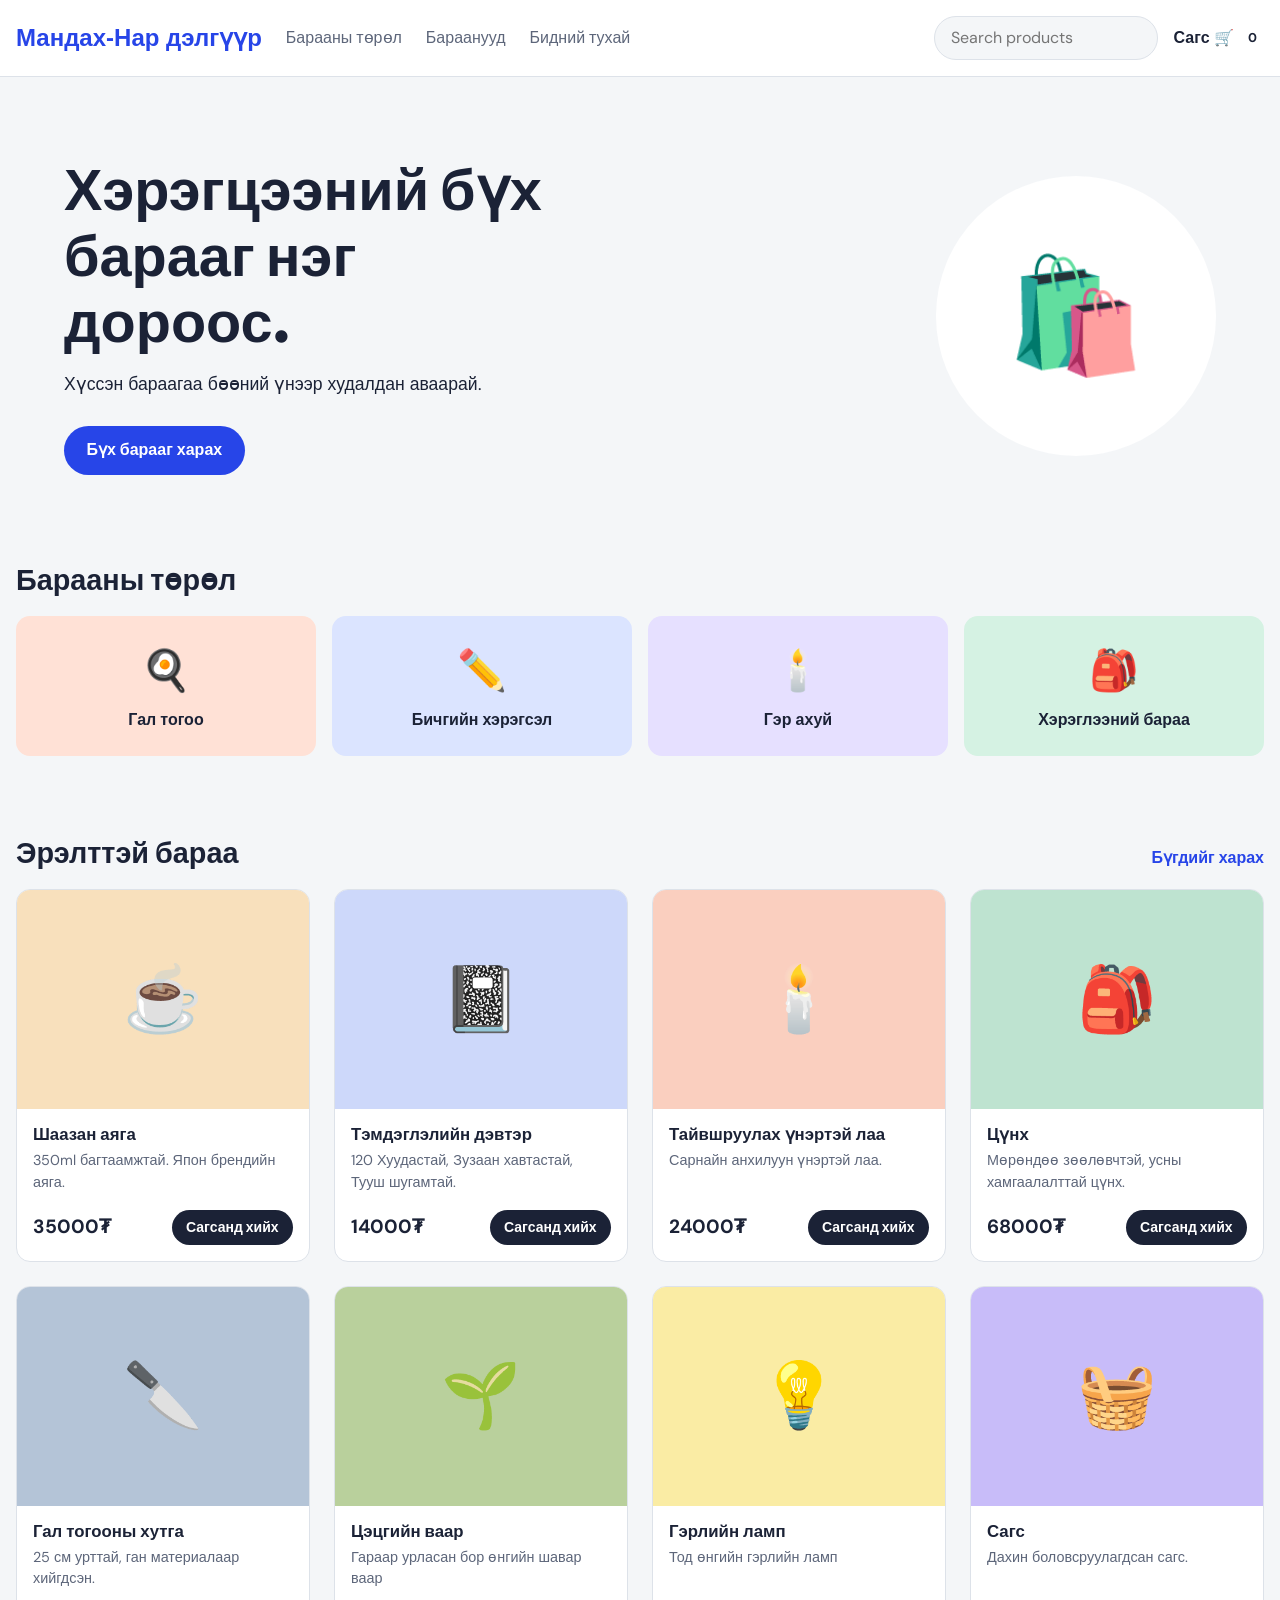
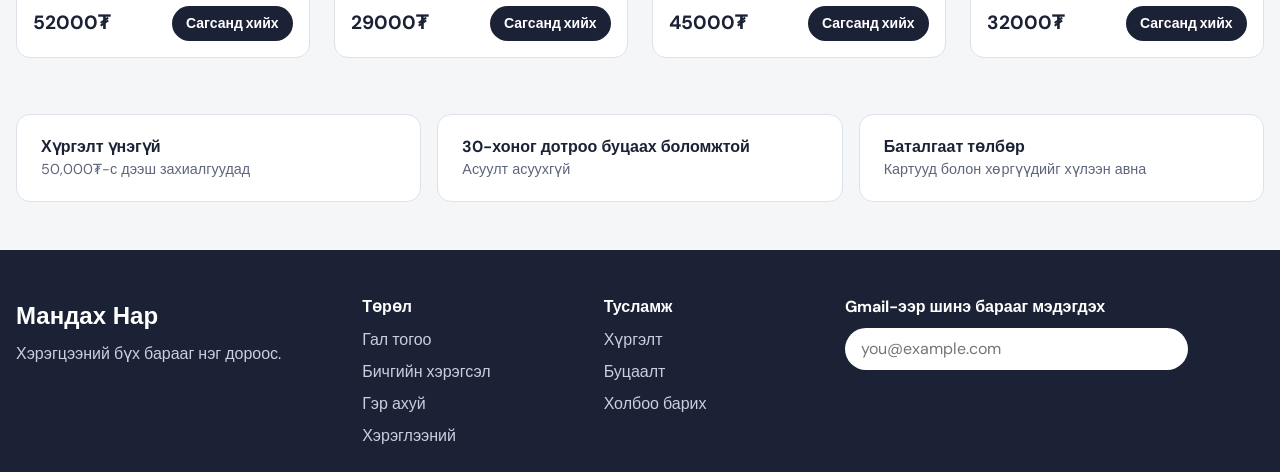
==== Lab04/index.html @ 1ca369b7 "Update Lab04" ====
<!DOCTYPE html>
<html lang="en">
<head>
  <meta charset="UTF-8">
  <meta name="viewport" content="width=device-width, initial-scale=1">
  <title>Мандах-Нар – Хэрэгцээний бүх барааг нэг дороос</title>
  <link rel="preconnect" href="https://fonts.googleapis.com">
  <link rel="preconnect" href="https://fonts.gstatic.com" crossorigin>
  <link href="https://fonts.googleapis.com/css2?family=DM+Sans:wght@400;500;700&family=Fraunces:wght@600;800&display=swap" rel="stylesheet">
  <link rel="stylesheet" href="style.css">
</head>

<body>

  <header class="site-header">
    <a href="#" class="logo">Мандах-Нар дэлгүүр</a>
    <nav class="nav">
      <a href="#categories">Барааны төрөл</a>
      <a href="#products">Бараанууд</a>
      <a href="#about">Бидний тухай</a>
    </nav>
 
    <div class="header-actions">
      <input type="search" class="search" placeholder="Search products" aria-label="Search products">
      <a href="#" class="cart-link">Сагс 🛒 <span class="cart-count">0</span></a>
    </div>
  </header>
  <main>
    <section class="flex">
      <div class="flex-text">
        <h1>Хэрэгцээний бүх барааг нэг дороос.</h1>
        <p>Хүссэн бараагаа бөөний үнээр худалдан аваарай.</p>
        <a href="#products" class="btn btn-primary">Бүх барааг харах</a>
      </div>
      <div class="flex-visual" aria-hidden="true">🛍️</div>
    </section>
 
    <!-- Edgeer Emoginuudiig https://emojipedia.org oos awsan. -->
    <section class="section" id="categories">
      <h2>Барааны төрөл</h2>
      <div class="category-grid">
        <a href="#" class="category kitchen"><span class="cat-icon">🍳</span>Гал тогоо</a>
        <a href="#" class="category desk"><span class="cat-icon">✏️</span>Бичгийн хэрэгсэл</a>
        <a href="#" class="category home"><span class="cat-icon">🕯️</span>Гэр ахуй</a>
        <a href="#" class="category outdoor"><span class="cat-icon">🎒</span>Хэрэглээний бараа</a>
      </div>
    </section>
 
    <section class="section" id="products">
      <div class="section-head">
        <h2>Эрэлттэй бараа</h2>
        <a href="#" class="text-link">Бүгдийг харах</a>
      </div>
 
      <div class="product-grid">
 
        <article class="product-card">
          <div class="product-image img-1">☕</div>
          <div class="product-info">
            <h3>Шаазан аяга</h3>
            <p class="product-desc">350ml багтаамжтай. Япон брендийн аяга.</p>
            <div class="product-bottom">
              <span class="price">35000₮</span>
              <button class="btn btn-small">Сагсанд хийх</button>
            </div>
          </div>
        </article>
 
        <article class="product-card">
          <div class="product-image img-2">📓</div>
          <div class="product-info">
            <h3>Тэмдэглэлийн дэвтэр</h3>
            <p class="product-desc">120 Хуудастай, Зузаан хавтастай, Тууш шугамтай.</p>
            <div class="product-bottom">
              <span class="price">14000₮</span>
              <button class="btn btn-small">Сагсанд хийх</button>
            </div>
          </div>
        </article>
 
        <article class="product-card">
          <div class="product-image img-3">🕯️</div>
          <div class="product-info">
            <h3>Тайвшруулах үнэртэй лаа</h3>
            <p class="product-desc">Сарнайн анхилуун үнэртэй лаа.</p>
            <div class="product-bottom">
              <span class="price">24000₮</span>
              <button class="btn btn-small">Сагсанд хийх</button>
            </div>
          </div>
        </article>
 
        <article class="product-card">
          <div class="product-image img-4">🎒</div>
          <div class="product-info">
            <h3>Цүнх</h3>
            <p class="product-desc">Мөрөндөө зөөлөвчтэй, усны хамгаалалттай цүнх.</p>
            <div class="product-bottom">
              <span class="price">68000₮</span>
              <button class="btn btn-small">Сагсанд хийх</button>
            </div>
          </div>
        </article>
 
        <article class="product-card">
          <div class="product-image img-5">🔪</div>
          <div class="product-info">
            <h3>Гал тогооны хутга</h3>
            <p class="product-desc">25 см урттай, ган материалаар хийгдсэн.</p>
            <div class="product-bottom">
              <span class="price">52000₮</span>
              <button class="btn btn-small">Сагсанд хийх</button>
            </div>
          </div>
        </article>
 
        <article class="product-card">
          <div class="product-image img-6">🌱</div>
          <div class="product-info">
            <h3>Цэцгийн ваар</h3>
            <p class="product-desc">Гараар урласан бор өнгийн шавар ваар</p>
            <div class="product-bottom">
              <span class="price">29000₮</span>
              <button class="btn btn-small">Сагсанд хийх</button>
            </div>
          </div>
        </article>
 
        <article class="product-card">
          <div class="product-image img-7">💡</div>
          <div class="product-info">
            <h3>Гэрлийн ламп</h3>
            <p class="product-desc">Тод өнгийн гэрлийн ламп</p>
            <div class="product-bottom">
              <span class="price">45000₮</span>
              <button class="btn btn-small">Сагсанд хийх</button>
            </div>
          </div>
        </article>
 
        <article class="product-card">
          <div class="product-image img-8">🧺</div>
          <div class="product-info">
            <h3>Сагс</h3>
            <p class="product-desc">Дахин боловсруулагдсан сагс.</p>
            <div class="product-bottom">
              <span class="price">32000₮</span>
              <button class="btn btn-small">Сагсанд хийх</button>
            </div>
          </div>
        </article>
      </div>
    </section>
    <section class="perks" id="about">
      <div class="perk">
        <strong>Хүргэлт үнэгүй</strong>
        <span>50,000₮-с дээш захиалгуудад</span>
      </div>
      <div class="perk">
        <strong>30-хоног дотроо буцаах боломжтой</strong>
        <span>Асуулт асуухгүй</span>
      </div>
      <div class="perk">
        <strong>Баталгаат төлбөр</strong>
        <span>Картууд болон хөргүүдийг хүлээн авна</span>
      </div>
    </section>
  </main>
  <footer class="site-footer">
    <div class="footer-grid">
      <div class="footer-brand">
        <a href="#" class="logo">Мандах Нар</a>
        <p>Хэрэгцээний бүх барааг нэг дороос.</p>
      </div>
      <div class="footer-col">
        <h4>Төрөл</h4>
        <a href="#">Гал тогоо</a>
        <a href="#">Бичгийн хэрэгсэл</a>
        <a href="#">Гэр ахуй</a>
        <a href="#">Хэрэглээний</a>
      </div>
      <div class="footer-col">
        <h4>Тусламж</h4>
        <a href="#">Хүргэлт</a>
        <a href="#">Буцаалт</a>
        <a href="#">Холбоо барих</a>
      </div>
      <form class="footer-col newsletter" onsubmit="return false">
        <h4>Gmail-ээр шинэ барааг мэдэгдэх</h4>
        <div class="newsletter-row">
          <input type="email" placeholder="you@example.com" aria-label="Email address">
          <button class="btn btn-small">Дагах</button>
        </div>
      </form>
    </div>
  </footer>
</body>
</html>
---- Lab04/style.css ----
:root {
  --ink: #1b2236;
  --muted: #5d667a;
  --page: #f4f6f8;
  --white: #ffffff;
  --line: #dde2e9;
  --blue: #2745e8;
  --blue-dark: #1b33b8;

 
  --radius: 14px;
  --max-width: 1400px;
}

*,
*::before,
*::after {
  box-sizing: border-box;
}
 
body {
  margin: 0;
  font-family: "DM Sans", arial, sans-serif;
  color: var(--ink);
  background: var(--page);
  line-height: 1.5;
}
 
h1, h2, h3, h4 {
  margin: 0;
  line-height: 1.15;
}
 
h1, h2, .logo {
  font-family: "Fraunces", arial, sans-serif;
}
 
a {
  color: inherit;
  text-decoration: none;
}
 
:focus-visible {
  outline: 3px solid var(--blue);
  outline-offset: 2px;
}
 
.section,
.perks,
.flex {
  width: min(100% - 32px, var(--max-width));
  margin-inline: auto;
}
 
.section {
  padding-block: 40px;
}
 
.section h2 {
  font-size: 28.8px;
  margin-bottom: 20px;
}

.btn {
  display: inline-flex;
  align-items: center;
  justify-content: center;
  padding: 12.8px 22.4px;
  border: 0;
  border-radius: 999px;
  font: inherit;
  font-weight: 700;
  cursor: pointer;
  background: var(--ink);
  color: var(--white);
  transition: background 0.15s;
}
 
.btn:hover {
  background: var(--blue);
}
 
.btn-primary {
  background: var(--blue);
}
 
.btn-primary:hover {
  background: var(--blue-dark);
}
 
.btn-small {
  padding: 7.2px 14.4px;
  font-size: 14px;
}
 
.text-link {
  color: var(--blue);
  font-weight: 700;
}
 
.text-link:hover {
  text-decoration: underline;
}

.site-header {
  display: flex;
  align-items: center;
  justify-content: space-between;
  gap: 24px;
  padding: 16px max(16px, calc((100% - var(--max-width)) / 2));
  background: var(--white);
  border-bottom: 1px solid var(--line);
  position: sticky;
  top: 0;
  z-index: 10;
}
 
.logo {
  font-size: 24px;
  font-weight: 800;
  color: var(--blue);
  font-family: arial, sans-serif;
}
 
.nav {
  display: flex;
  gap: 24px;
  margin-right: auto;
}
 
.nav a {
  font-weight: 500;
  color: var(--muted);
}
 
.nav a:hover {
  color: var(--ink);
}
 
.header-actions {
  display: flex;
  align-items: center;
  gap: 16px;
}
 
.search {
  padding: 8.8px 16px;
  border: 1px solid var(--line);
  border-radius: 999px;
  font: inherit;
  background: var(--page);
  min-width: 200px;
}
 
.cart-link {
  display: flex;
  align-items: center;
  gap: 6.4px;
  font-weight: 700;
}
 
.cart-count {
  display: inline-flex;
  align-items: center;
  justify-content: center;
  min-width: 24px;
  height: 24px;
  padding: 0 6.4px;
  border-radius: 999px;
  background: var(--sun);
  font-size: 12.8px;
}

.flex {
  display: flex;
  align-items: center;
  justify-content: space-between;
  gap: 32px;
  margin-top: 32px;
  padding: 48px;
  border-radius: calc(var(--radius) * 1.5);
  background: var(--sun);
}
 
.flex-text {
  flex: 1 1 420px;
  max-width: 520px;
}
 
.flex h1 {
  font-size: clamp(35.2px, 5vw, 57.6px);
  font-weight: 800;
  margin-bottom: 16px;
}
 
.flex p {
  margin: 0 0 28px;
  font-size: 17.6px;
}
 
.flex-visual {
  flex: 0 1 280px;
  display: flex;
  align-items: center;
  justify-content: center;
  aspect-ratio: 1;
  font-size: 112px;
  background: var(--white);
  border-radius: 50%;
}

.category-grid {
  display: grid;
  grid-template-columns: repeat(4, 1fr);
  gap: 16px;
}
 
.category {
  display: flex;
  flex-direction: column;
  align-items: center;
  gap: 8px;
  padding: 24px 16px;
  border-radius: var(--radius);
  font-weight: 700;
  transition: transform 0.15s;
}
 
.category:hover {
  transform: translateY(-3px);
}
 
.cat-icon {
  font-size: 40px;
}
 
.kitchen { background: #ffe1d6; }
.desk    { background: #dbe4ff; }
.home    { background: #e6e0ff; }
.outdoor { background: #d5f2e3; }
 
.section-head {
  display: flex;
  align-items: baseline;
  justify-content: space-between;
}
 
.product-grid {
  display: grid;
  grid-template-columns: repeat(auto-fill, minmax(240px, 1fr));
  gap: 24px;
}
 
.product-card {
  display: flex;
  flex-direction: column;
  background: var(--white);
  border: 1px solid var(--line);
  border-radius: var(--radius);
  overflow: hidden;
}
 
.product-image {
  display: flex;
  align-items: center;
  justify-content: center;
  aspect-ratio: 4 / 3;
  font-size: 64px;
}
 
.img-1 { background: #f8e0bc; }
.img-2 { background: #cdd8fa; }
.img-3 { background: #facfbf; }
.img-4 { background: #bee3d0; }
.img-5 { background: #b4c4d7; }
.img-6 { background: #b9d09c; }
.img-7 { background: #faeca4; }
.img-8 { background: #c8bcf9; }
 
.product-info {
  display: flex;
  flex-direction: column;
  flex: 1;
  padding: 16px;
}
 
.product-info h3 {
  font-size: 16.8px;
}
 
.product-desc {
  margin: 5.6px 0 16px;
  font-size: 14.4px;
  color: var(--muted);
}
 
.product-bottom {
  display: flex;
  align-items: center;
  justify-content: space-between;
  margin-top: auto;
}
 
.price {
  font-size: 19.2px;
  font-weight: 700;
}

.perks {
  display: flex;
  flex-wrap: wrap;
  justify-content: space-between;
  gap: 16px;
  margin-block: 16px 48px;
}
 
.perk {
  display: flex;
  flex-direction: column;
  flex: 1 1 220px;
  padding: 20px 24px;
  background: var(--white);
  border: 1px solid var(--line);
  border-radius: var(--radius);
}
 
.perk span {
  color: var(--muted);
  font-size: 14.4px;
}
 
.site-footer {
  background: var(--ink);
  color: #c9cfdd;
  padding: 48px max(16px, calc((100% - var(--max-width)) / 2)) 24px;
}
 
.footer-grid {
  display: grid;
  grid-template-columns: 1.5fr 1fr 1fr 2fr;
  gap: 32px;
}
 
.site-footer .logo {
  color: var(--white);
}
 
.footer-brand p {
  margin: 8px 0 0;
}
 
.footer-col {
  display: flex;
  flex-direction: column;
  gap: 8px;
}
 
.footer-col h4 {
  color: var(--white);
  margin-bottom: 4px;
}
 
.footer-col a:hover {
  color: var(--white);
}
 
.newsletter-row {
  display: flex;
  gap: 8px;
}
 
.newsletter-row input {
  flex: 1;
  min-width: 0;
  padding: 8.8px 16px;
  border: 0;
  border-radius: 999px;
  font: inherit;
}
 
.newsletter-row .btn {
  background: var(--sun);
  color: var(--ink);
}
 
.copyright {
  margin: 40px 0 0;
  padding-top: 20px;
  border-top: 1px solid rgba(255, 255, 255, 0.15);
  font-size: 13.6px;
}

@media (max-width: 860px) {
  .category-grid {
    grid-template-columns: repeat(2, 1fr);
  }
 
  .footer-grid {
    grid-template-columns: 1fr 1fr;
  }
 
  .hero {
    flex-direction: column;
    padding: 32px;
    text-align: center;
  }
 
  .hero-visual {
    flex-basis: auto;
    width: 200px;
    font-size: 80px;
  }
}
 
@media (max-width: 640px) {
  .site-header {
    flex-wrap: wrap;
  }
 
  .nav {
    order: 3;
    width: 100%;
    margin-right: 0;
    justify-content: space-between;
  }
 
  .header-actions {
    flex: 1;
    justify-content: flex-end;
  }
 
  .search {
    min-width: 0;
    flex: 1;
  }
 
  .footer-grid {
    grid-template-columns: 1fr;
  }
}
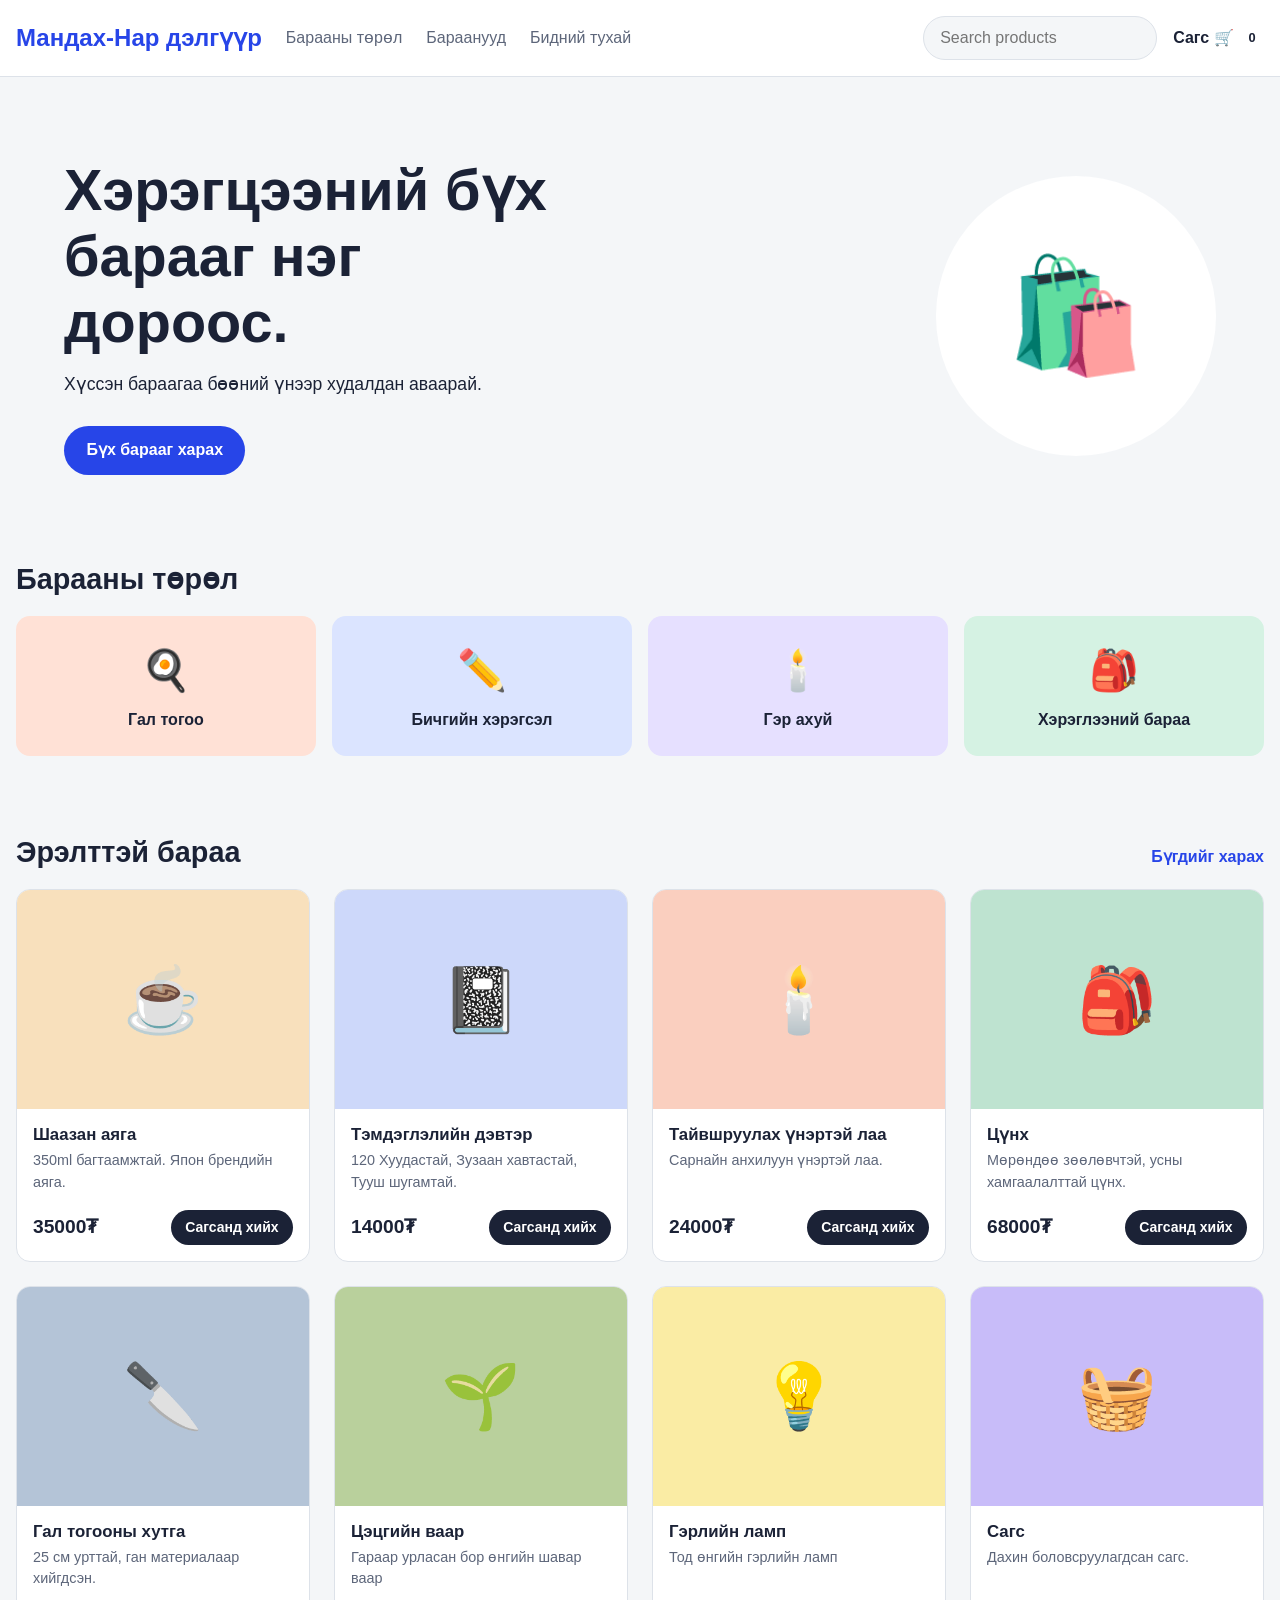
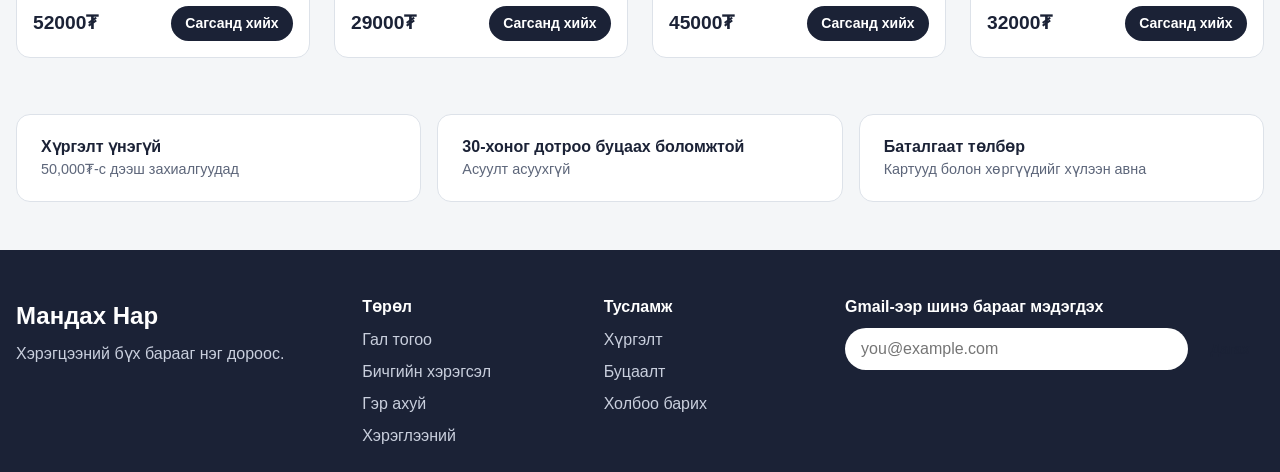
==== commit 521781fa: "Remove external fonts from Lab04 Co-authored-by: Copilot <223556219+Copilot@users.noreply.github.com" ====
--- a/Lab04/index.html
+++ b/Lab04/index.html
@@ -4,9 +4,6 @@
   <meta charset="UTF-8">
   <meta name="viewport" content="width=device-width, initial-scale=1">
   <title>Мандах-Нар – Хэрэгцээний бүх барааг нэг дороос</title>
-  <link rel="preconnect" href="https://fonts.googleapis.com">
-  <link rel="preconnect" href="https://fonts.gstatic.com" crossorigin>
-  <link href="https://fonts.googleapis.com/css2?family=DM+Sans:wght@400;500;700&family=Fraunces:wght@600;800&display=swap" rel="stylesheet">
   <link rel="stylesheet" href="style.css">
 </head>
 
